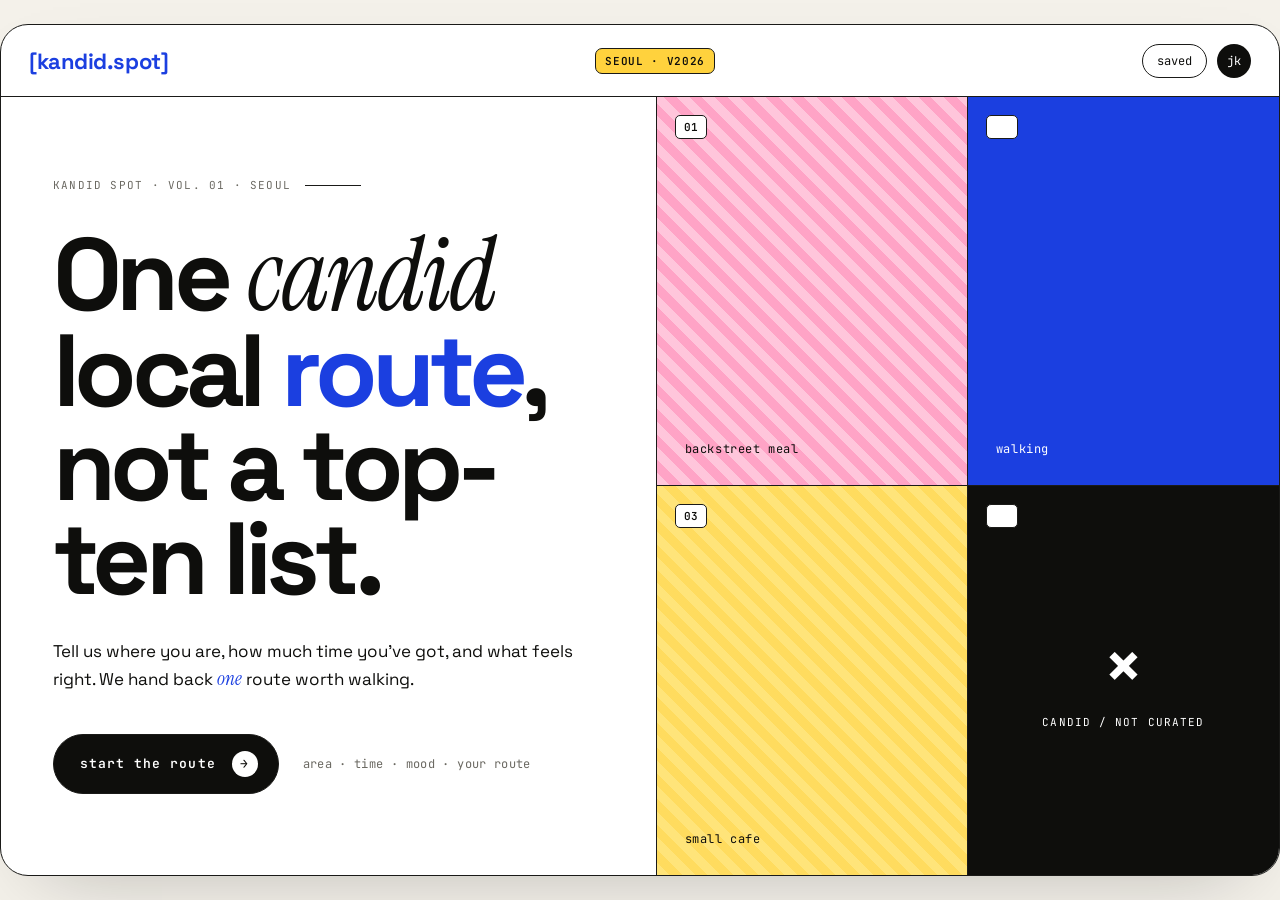
==== index.html @ f43090a0 "Redesigning with Claude Design" ====
<!DOCTYPE html>
<html lang="en">
<head>
<meta charset="UTF-8" />
<meta name="viewport" content="width=device-width, initial-scale=1.0" />
<title>Kandid Spot — One local route, ready to walk</title>
<meta name="description" content="Pick your area, time, and mood. Kandid Spot gives you one route from curated local spots in Seoul." />
<meta name="theme-color" content="#F4F1EA" />
<link rel="preconnect" href="https://fonts.googleapis.com" />
<link rel="preconnect" href="https://fonts.gstatic.com" crossorigin />
<link href="https://fonts.googleapis.com/css2?family=Space+Grotesk:wght@400;500;600;700&family=Instrument+Serif:ital@0;1&family=JetBrains+Mono:wght@400;500;600&display=swap" rel="stylesheet" />
<style>
  :root {
    --paper: #FFFFFF;
    --bg: #F4F1EA;
    --ink: #0E0E0C;
    --muted: #6B6962;
    --rule: #1A1A18;
    --blue: #1B3FE0;
    --pink: #FF3B86;
    --yellow: #FFD23D;
    --mint: #6CE6BA;
    --sans: "Space Grotesk", "Helvetica Neue", Helvetica, Arial, sans-serif;
    --serif: "Instrument Serif", "Times New Roman", serif;
    --mono: "JetBrains Mono", "IBM Plex Mono", ui-monospace, monospace;
  }

  *, *::before, *::after { box-sizing: border-box; }
  html, body { min-height: 100%; }
  body {
    margin: 0;
    background: var(--bg);
    color: var(--ink);
    font-family: var(--sans);
    -webkit-font-smoothing: antialiased;
    text-rendering: optimizeLegibility;
  }

  a { color: inherit; text-decoration: none; }
  a:focus-visible { outline: 2px solid var(--blue); outline-offset: 3px; }

  .sheet {
    min-height: calc(100vh - 48px);
    max-width: 1380px;
    margin: 24px auto;
    background: var(--paper);
    border: 1.5px solid var(--rule);
    border-radius: 28px;
    overflow: hidden;
    box-shadow: 0 30px 80px -40px rgba(0, 0, 0, 0.28);
  }

  .topbar {
    height: 72px;
    padding: 0 28px;
    border-bottom: 1.5px solid var(--rule);
    display: flex;
    align-items: center;
    justify-content: space-between;
    gap: 18px;
  }

  .brand {
    color: var(--blue);
    font-size: 22px;
    font-weight: 700;
    letter-spacing: -0.02em;
  }

  .tag {
    padding: 5px 9px;
    background: var(--yellow);
    border: 1.5px solid var(--rule);
    border-radius: 7px;
    font-family: var(--mono);
    font-size: 11px;
    font-weight: 600;
    letter-spacing: 0.06em;
  }

  .nav {
    display: flex;
    align-items: center;
    gap: 10px;
  }

  .nav-pill {
    padding: 8px 14px;
    border: 1.5px solid var(--rule);
    border-radius: 999px;
    font-family: var(--mono);
    font-size: 12px;
    text-transform: lowercase;
  }

  .nav-dot {
    width: 34px;
    height: 34px;
    border-radius: 999px;
    background: var(--ink);
    color: var(--paper);
    display: inline-flex;
    align-items: center;
    justify-content: center;
    font-family: var(--mono);
    font-size: 12px;
    text-transform: lowercase;
  }

  .hero {
    display: grid;
    grid-template-columns: 1.05fr 1fr;
    min-height: calc(100vh - 122px);
  }

  .hero-copy {
    padding: 52px;
    display: flex;
    flex-direction: column;
    justify-content: center;
  }

  .eyebrow {
    display: flex;
    align-items: center;
    gap: 14px;
    margin-bottom: 36px;
    color: var(--muted);
    font-family: var(--mono);
    font-size: 11px;
    letter-spacing: 0.11em;
    text-transform: uppercase;
  }

  .eyebrow::after {
    content: "";
    width: 56px;
    border-top: 1.5px solid var(--rule);
  }

  h1 {
    max-width: 760px;
    margin: 0;
    font-size: clamp(64px, 8vw, 118px);
    font-weight: 700;
    letter-spacing: -0.055em;
    line-height: 0.92;
  }

  .serif {
    color: var(--ink);
    font-family: var(--serif);
    font-style: italic;
    font-weight: 400;
    letter-spacing: -0.025em;
  }

  .blue { color: var(--blue); }

  .lead {
    max-width: 520px;
    margin: 32px 0 0;
    color: var(--ink);
    font-size: 17px;
    line-height: 1.55;
  }

  .lead em {
    color: var(--blue);
    font-family: var(--serif);
    font-size: 1.1em;
  }

  .cta-row {
    display: flex;
    align-items: center;
    gap: 24px;
    margin-top: 40px;
  }

  .cta {
    display: inline-flex;
    align-items: center;
    gap: 16px;
    padding: 16px 20px 16px 26px;
    background: var(--ink);
    border: 1.5px solid var(--rule);
    border-radius: 999px;
    color: var(--paper);
    font-family: var(--mono);
    font-size: 13px;
    font-weight: 600;
    letter-spacing: 0.08em;
    text-transform: lowercase;
  }

  .cta:hover {
    background: var(--blue);
  }

  .cta-mark {
    width: 26px;
    height: 26px;
    border-radius: 999px;
    background: var(--paper);
    color: var(--ink);
    display: inline-flex;
    align-items: center;
    justify-content: center;
  }

  .how {
    color: var(--muted);
    font-family: var(--mono);
    font-size: 12px;
    letter-spacing: 0.03em;
    text-transform: lowercase;
  }

  .collage {
    display: grid;
    grid-template-columns: 1fr 1fr;
    border-left: 1.5px solid var(--rule);
  }

  .tile {
    position: relative;
    min-height: 220px;
    border-bottom: 1.5px solid var(--rule);
    border-right: 1.5px solid var(--rule);
    overflow: hidden;
  }

  .tile:nth-child(2n) { border-right: 0; }
  .tile:nth-last-child(-n + 2) { border-bottom: 0; }

  .tile::before {
    content: attr(data-num);
    position: absolute;
    top: 18px;
    left: 18px;
    z-index: 1;
    padding: 4px 8px;
    background: var(--paper);
    border: 1.5px solid var(--rule);
    border-radius: 5px;
    font-family: var(--mono);
    font-size: 11px;
    font-weight: 600;
  }

  .tile-label {
    position: absolute;
    left: 28px;
    bottom: 28px;
    max-width: 150px;
    font-family: var(--mono);
    font-size: 12px;
    line-height: 1.25;
    letter-spacing: 0.05em;
    text-transform: lowercase;
  }

  .stripe-pink {
    background:
      repeating-linear-gradient(45deg, rgba(255, 59, 134, 0.18) 0 9px, rgba(255, 59, 134, 0.38) 9px 18px),
      #FFE4EE;
  }

  .blue-tile {
    background: var(--blue);
    color: var(--paper);
  }

  .stripe-yellow {
    background:
      repeating-linear-gradient(45deg, rgba(255, 210, 61, 0.42) 0 9px, rgba(255, 210, 61, 0.68) 9px 18px),
      #FFF1A6;
  }

  .black-tile {
    background: var(--ink);
    color: var(--paper);
    display: flex;
    align-items: center;
    justify-content: center;
    text-align: center;
  }

  .xmark {
    font-size: 66px;
    font-weight: 700;
    line-height: 1;
  }

  .caption {
    margin-top: 16px;
    font-family: var(--mono);
    font-size: 11px;
    letter-spacing: 0.1em;
    text-transform: uppercase;
  }

  @media (max-width: 900px) {
    .sheet { margin: 0; min-height: 100vh; border: 0; border-radius: 0; }
    .hero { grid-template-columns: 1fr; }
    .collage { min-height: 420px; border-left: 0; border-top: 1.5px solid var(--rule); }
    .hero-copy { padding: 44px 28px; }
    h1 { font-size: clamp(56px, 15vw, 92px); }
  }

  @media (max-width: 560px) {
    .topbar { height: auto; padding: 16px; align-items: flex-start; }
    .brand { font-size: 19px; }
    .tag, .nav-pill { display: none; }
    .hero-copy { padding: 36px 20px; }
    .lead { font-size: 15px; }
    .cta-row { align-items: stretch; flex-direction: column; gap: 14px; }
    .cta { justify-content: space-between; width: 100%; }
    .collage { grid-template-columns: 1fr; }
    .tile { min-height: 170px; border-right: 0; }
    .tile:nth-last-child(-n + 2) { border-bottom: 1.5px solid var(--rule); }
    .tile:last-child { border-bottom: 0; }
  }
</style>
</head>
<body>

<main class="sheet">
  <header class="topbar">
    <a class="brand" href="./v2-refined-main-app/index.html" aria-label="Kandid Spot home">[kandid.spot]</a>
    <span class="tag">SEOUL · V2026</span>
    <nav class="nav" aria-label="Prototype navigation">
      <a class="nav-pill" href="./v2-refined-main-app/index.html">saved</a>
      <span class="nav-dot" aria-hidden="true">jk</span>
    </nav>
  </header>

  <section class="hero">
    <div class="hero-copy">
      <div class="eyebrow">Kandid Spot · Vol. 01 · Seoul</div>
      <h1>
        One <span class="serif">candid</span><br />
        local <span class="blue">route</span>,<br />
        not a top-ten list.
      </h1>
      <p class="lead">
        Tell us where you are, how much time you've got, and what feels right.
        We hand back <em>one</em> route worth walking.
      </p>
      <div class="cta-row">
        <a class="cta" href="./v2-refined-main-app/index.html" data-cta="start">
          start the route <span class="cta-mark" aria-hidden="true">→</span>
        </a>
        <span class="how">area · time · mood · your route</span>
      </div>
    </div>

    <div class="collage" aria-hidden="true">
      <div class="tile stripe-pink" data-num="01"><span class="tile-label">backstreet meal</span></div>
      <div class="tile blue-tile" data-num="02"><span class="tile-label">walking</span></div>
      <div class="tile stripe-yellow" data-num="03"><span class="tile-label">small cafe</span></div>
      <div class="tile black-tile" data-num="04">
        <div>
          <div class="xmark">×</div>
          <div class="caption">candid / not curated</div>
        </div>
      </div>
    </div>
  </section>
</main>

</body>
</html>
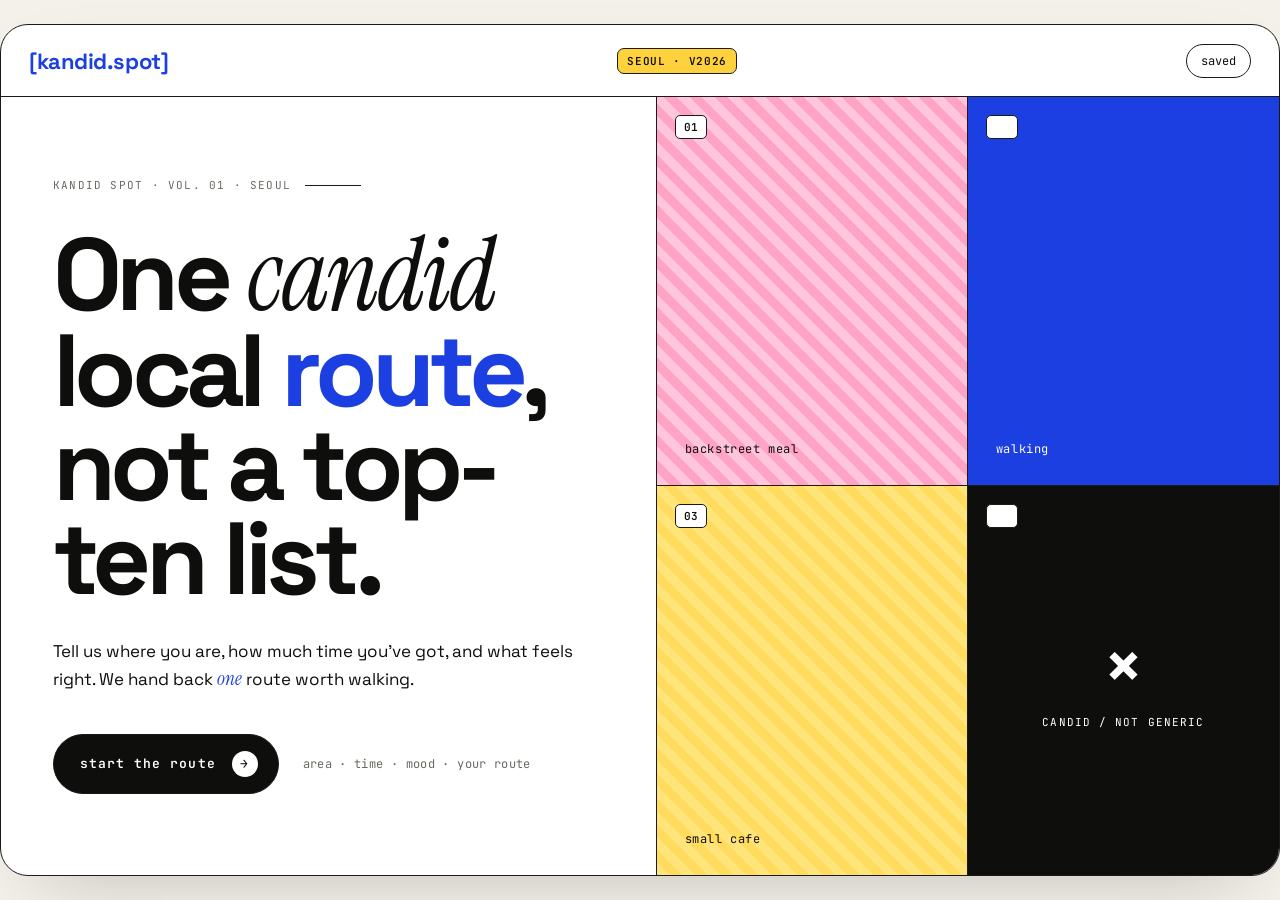
==== commit ffb93e23: "Route UX fix" ====
--- a/index.html
+++ b/index.html
@@ -332,7 +332,6 @@
     <span class="tag">SEOUL · V2026</span>
     <nav class="nav" aria-label="Prototype navigation">
       <a class="nav-pill" href="./v2-refined-main-app/index.html">saved</a>
-      <span class="nav-dot" aria-hidden="true">jk</span>
     </nav>
   </header>
 
@@ -363,7 +362,7 @@
       <div class="tile black-tile" data-num="04">
         <div>
           <div class="xmark">×</div>
-          <div class="caption">candid / not curated</div>
+          <div class="caption">candid / not generic</div>
         </div>
       </div>
     </div>
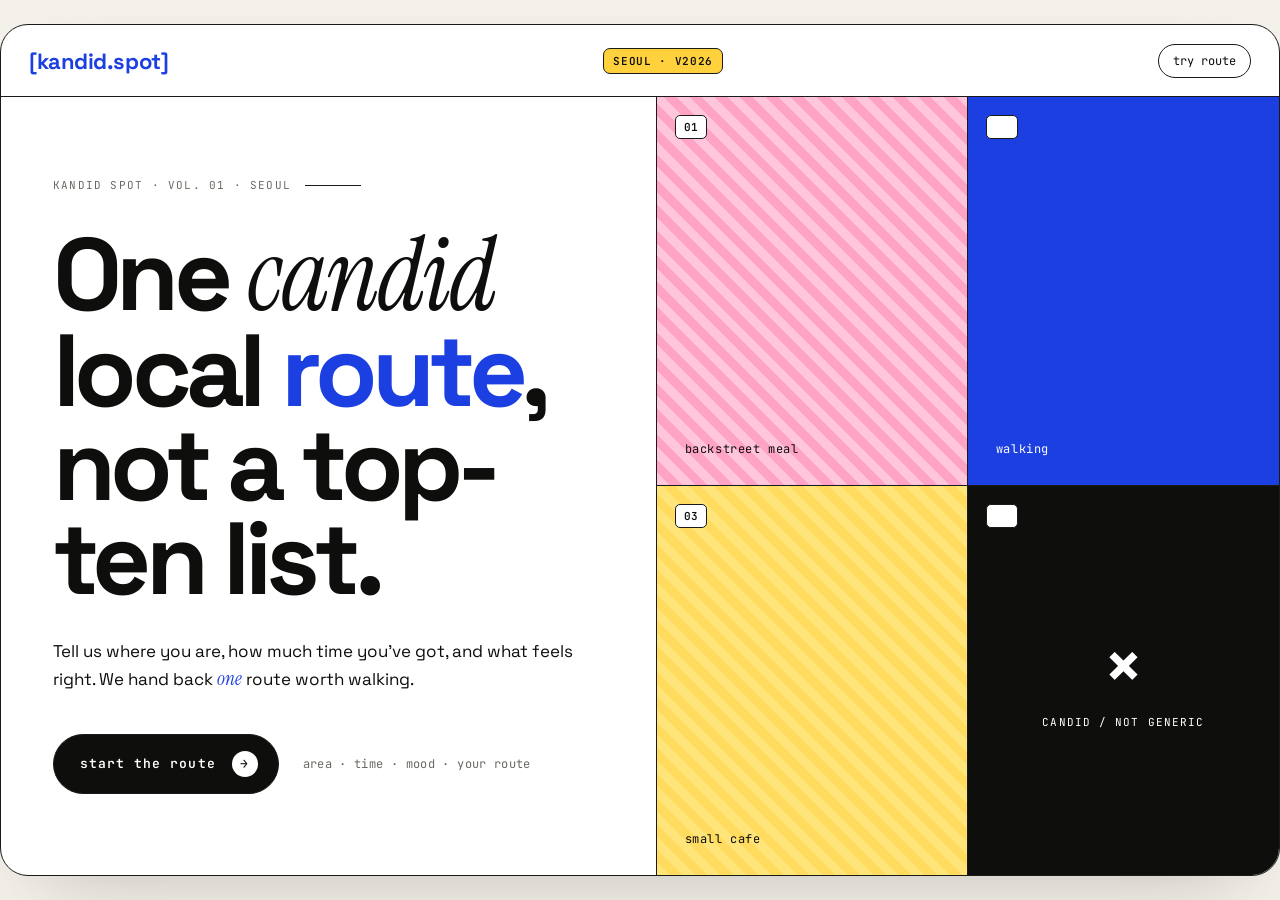
==== commit a0369d05: "Big changes" ====
--- a/index.html
+++ b/index.html
@@ -331,7 +331,7 @@
     <a class="brand" href="./v2-refined-main-app/index.html" aria-label="Kandid Spot home">[kandid.spot]</a>
     <span class="tag">SEOUL · V2026</span>
     <nav class="nav" aria-label="Prototype navigation">
-      <a class="nav-pill" href="./v2-refined-main-app/index.html">saved</a>
+      <a class="nav-pill" href="./v2-refined-main-app/index.html">try route</a>
     </nav>
   </header>
 
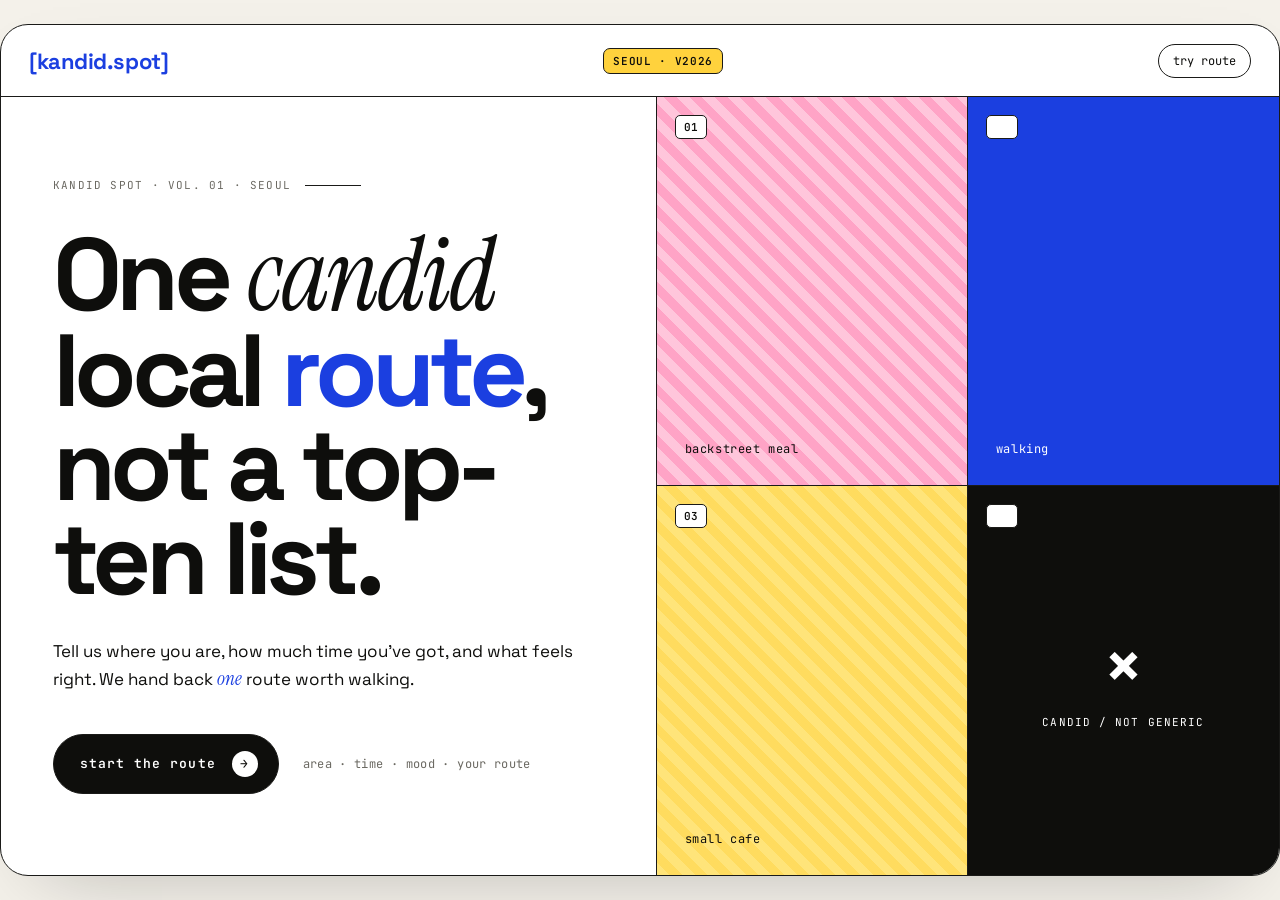
==== commit 497301d5: "Add clean app route" ====
--- a/index.html
+++ b/index.html
@@ -328,10 +328,10 @@
 
 <main class="sheet">
   <header class="topbar">
-    <a class="brand" href="./v2-refined-main-app/index.html" aria-label="Kandid Spot home">[kandid.spot]</a>
+    <a class="brand" href="/app" aria-label="Kandid Spot home">[kandid.spot]</a>
     <span class="tag">SEOUL · V2026</span>
     <nav class="nav" aria-label="Prototype navigation">
-      <a class="nav-pill" href="./v2-refined-main-app/index.html">try route</a>
+      <a class="nav-pill" href="/app">try route</a>
     </nav>
   </header>
 
@@ -348,7 +348,7 @@
         We hand back <em>one</em> route worth walking.
       </p>
       <div class="cta-row">
-        <a class="cta" href="./v2-refined-main-app/index.html" data-cta="start">
+        <a class="cta" href="/app" data-cta="start">
           start the route <span class="cta-mark" aria-hidden="true">→</span>
         </a>
         <span class="how">area · time · mood · your route</span>
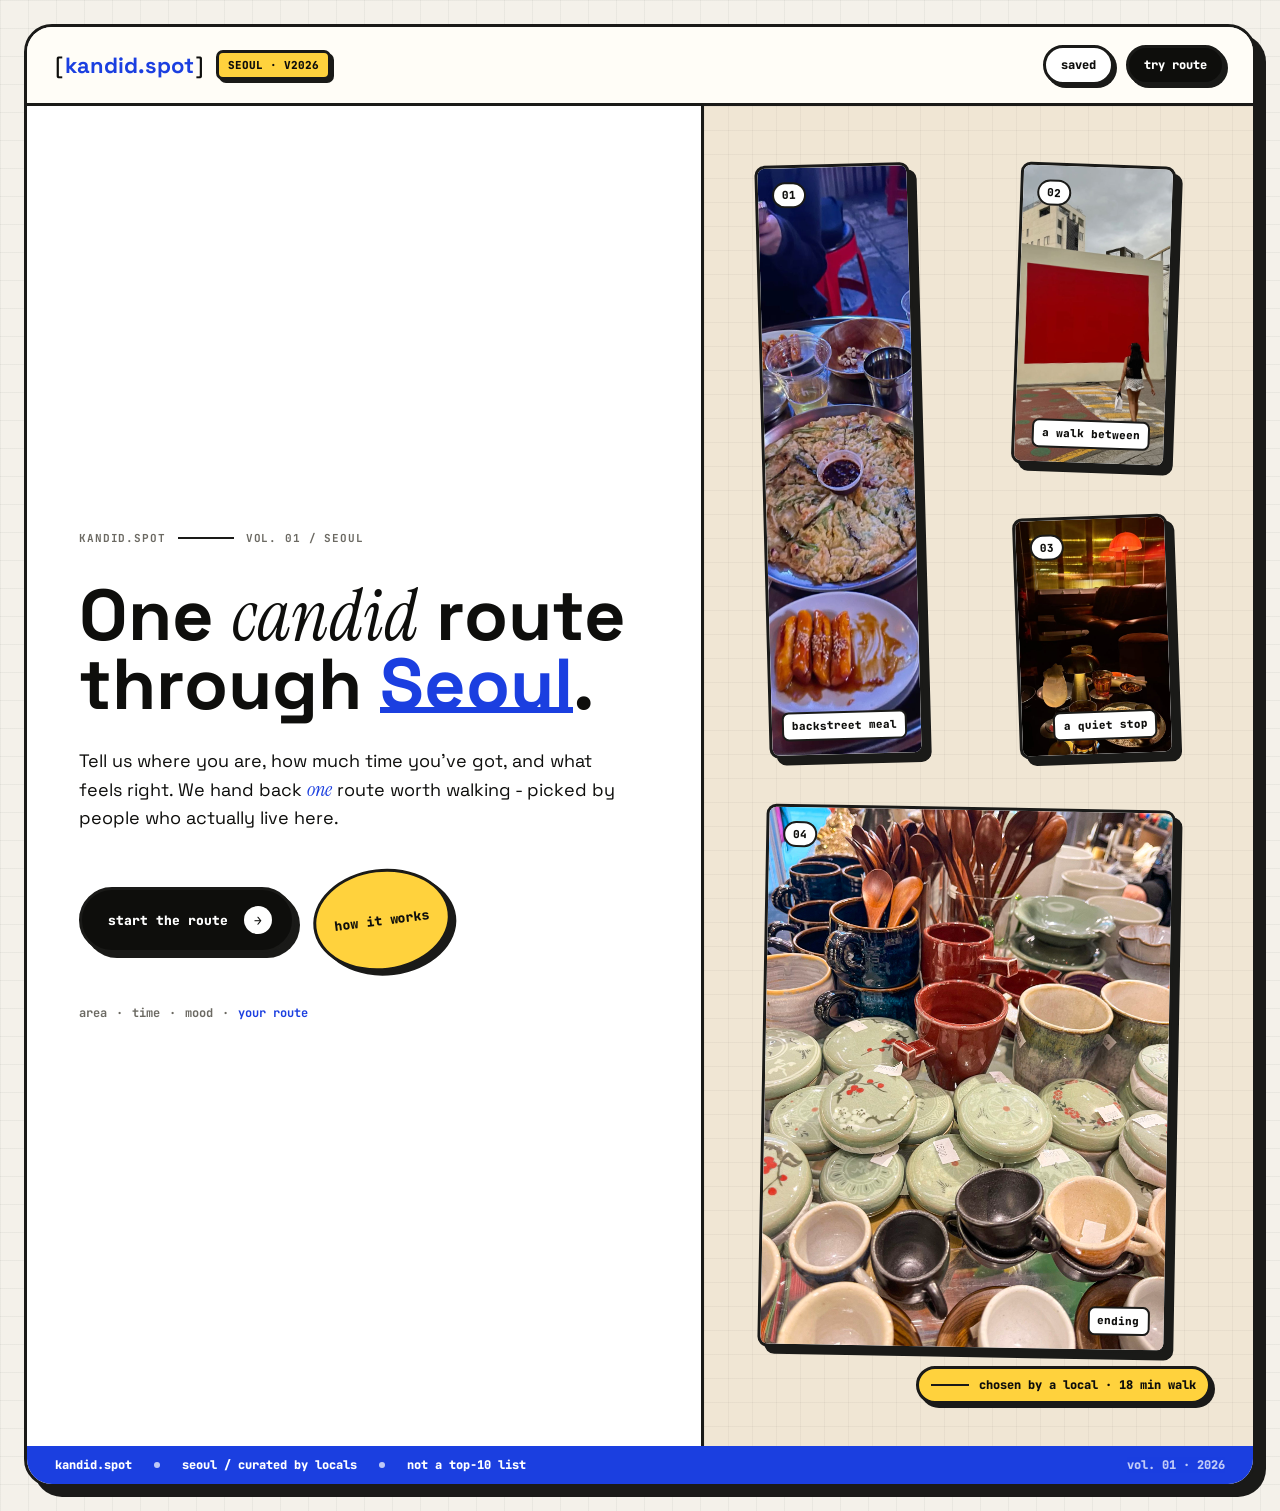
==== commit 72cc90f3: "Desgin big changes fixing" ====
--- a/index.html
+++ b/index.html
@@ -3,7 +3,7 @@
 <head>
 <meta charset="UTF-8" />
 <meta name="viewport" content="width=device-width, initial-scale=1.0" />
-<title>Kandid Spot — One local route, ready to walk</title>
+<title>Kandid Spot - One candid route through Seoul</title>
 <meta name="description" content="Pick your area, time, and mood. Kandid Spot gives you one route from curated local spots in Seoul." />
 <meta name="theme-color" content="#F4F1EA" />
 <link rel="preconnect" href="https://fonts.googleapis.com" />
@@ -11,363 +11,681 @@
 <link href="https://fonts.googleapis.com/css2?family=Space+Grotesk:wght@400;500;600;700&family=Instrument+Serif:ital@0;1&family=JetBrains+Mono:wght@400;500;600&display=swap" rel="stylesheet" />
 <style>
   :root {
-    --paper: #FFFFFF;
-    --bg: #F4F1EA;
-    --ink: #0E0E0C;
-    --muted: #6B6962;
-    --rule: #1A1A18;
-    --blue: #1B3FE0;
-    --pink: #FF3B86;
-    --yellow: #FFD23D;
-    --mint: #6CE6BA;
-    --sans: "Space Grotesk", "Helvetica Neue", Helvetica, Arial, sans-serif;
-    --serif: "Instrument Serif", "Times New Roman", serif;
-    --mono: "JetBrains Mono", "IBM Plex Mono", ui-monospace, monospace;
-  }
-
-  *, *::before, *::after { box-sizing: border-box; }
-  html, body { min-height: 100%; }
+    --ks-bg: #F4F1EA;
+    --ks-paper: #FFFFFF;
+    --ks-soft-paper: #FFFDF7;
+    --ks-ink: #0E0E0C;
+    --ks-ink-soft: #6B6962;
+    --ks-rule: #1A1A18;
+    --ks-blue: #1B3FE0;
+    --ks-pink: #FF3B86;
+    --ks-yellow: #FFD23D;
+    --ks-mint: #6CE6BA;
+    --ks-line: 3px solid var(--ks-rule);
+    --ks-shadow: 10px 10px 0 var(--ks-rule);
+    --ks-sans: "Space Grotesk", "Helvetica Neue", Helvetica, Arial, sans-serif;
+    --ks-serif: "Instrument Serif", "Times New Roman", serif;
+    --ks-mono: "JetBrains Mono", "IBM Plex Mono", ui-monospace, monospace;
+  }
+
+  *,
+  *::before,
+  *::after {
+    box-sizing: border-box;
+  }
+
+  html,
+  body {
+    min-height: 100%;
+  }
+
   body {
     margin: 0;
-    background: var(--bg);
-    color: var(--ink);
-    font-family: var(--sans);
+    background:
+      linear-gradient(rgba(14, 14, 12, 0.045) 1px, transparent 1px),
+      linear-gradient(90deg, rgba(14, 14, 12, 0.045) 1px, transparent 1px),
+      var(--ks-bg);
+    background-size: 28px 28px;
+    color: var(--ks-ink);
+    font-family: var(--ks-sans);
     -webkit-font-smoothing: antialiased;
     text-rendering: optimizeLegibility;
   }
 
-  a { color: inherit; text-decoration: none; }
-  a:focus-visible { outline: 2px solid var(--blue); outline-offset: 3px; }
-
-  .sheet {
+  a {
+    color: inherit;
+    text-decoration: none;
+  }
+
+  a:focus-visible {
+    outline: 2px solid var(--ks-blue);
+    outline-offset: 3px;
+  }
+
+  .ks-stage {
+    position: relative;
+    min-height: 100vh;
+    padding: 24px;
+    overflow: hidden;
+    isolation: isolate;
+  }
+
+  .ks-stage::before,
+  .ks-stage::after {
+    content: "";
+    position: absolute;
+    z-index: 0;
+    border: var(--ks-line);
+    background: var(--ks-yellow);
+    pointer-events: none;
+  }
+
+  .ks-stage::before {
+    width: 138px;
+    height: 138px;
+    right: 4vw;
+    top: 7vh;
+    border-radius: 50%;
+    box-shadow: 6px 6px 0 var(--ks-rule);
+  }
+
+  .ks-stage::after {
+    width: 92px;
+    height: 92px;
+    left: 4vw;
+    bottom: 8vh;
+    transform: rotate(12deg);
+    background: var(--ks-pink);
+    box-shadow: 6px 6px 0 var(--ks-rule);
+  }
+
+  .ks-sheet {
+    position: relative;
+    z-index: 1;
     min-height: calc(100vh - 48px);
     max-width: 1380px;
-    margin: 24px auto;
-    background: var(--paper);
-    border: 1.5px solid var(--rule);
+    margin: 0 auto;
+    background: var(--ks-paper);
+    border: var(--ks-line);
     border-radius: 28px;
+    box-shadow: var(--ks-shadow);
     overflow: hidden;
-    box-shadow: 0 30px 80px -40px rgba(0, 0, 0, 0.28);
-  }
-
-  .topbar {
-    height: 72px;
-    padding: 0 28px;
-    border-bottom: 1.5px solid var(--rule);
+  }
+
+  .ks-topbar {
     display: flex;
     align-items: center;
     justify-content: space-between;
     gap: 18px;
-  }
-
-  .brand {
-    color: var(--blue);
+    min-height: 76px;
+    padding: 18px 28px;
+    border-bottom: var(--ks-line);
+    background: var(--ks-soft-paper);
+  }
+
+  .ks-logo {
+    display: inline-flex;
+    align-items: baseline;
+    gap: 2px;
+    color: var(--ks-blue);
     font-size: 22px;
     font-weight: 700;
-    letter-spacing: -0.02em;
-  }
-
-  .tag {
+    letter-spacing: 0;
+  }
+
+  .ks-logo-bracket {
+    color: var(--ks-ink);
+    font-weight: 500;
+  }
+
+  .ks-topbar-left,
+  .ks-topbar-right {
+    display: flex;
+    align-items: center;
+    gap: 12px;
+  }
+
+  .ks-tag-mono,
+  .ks-nav-item,
+  .ks-cta,
+  .ks-circled-cta,
+  .ks-hero-meta,
+  .ks-tile-num,
+  .ks-tile-cap,
+  .ks-hero-anno,
+  .ks-bottom-strip {
+    font-family: var(--ks-mono);
+    letter-spacing: 0;
+  }
+
+  .ks-tag-mono {
     padding: 5px 9px;
-    background: var(--yellow);
-    border: 1.5px solid var(--rule);
+    border: var(--ks-line);
     border-radius: 7px;
-    font-family: var(--mono);
+    background: var(--ks-yellow);
+    color: var(--ks-ink);
     font-size: 11px;
-    font-weight: 600;
-    letter-spacing: 0.06em;
-  }
-
-  .nav {
+    font-weight: 800;
+    text-transform: uppercase;
+    box-shadow: 3px 3px 0 var(--ks-rule);
+  }
+
+  .ks-nav-item {
+    padding: 9px 15px;
+    border: var(--ks-line);
+    border-radius: 999px;
+    background: var(--ks-paper);
+    color: var(--ks-ink);
+    font-size: 12px;
+    font-weight: 800;
+    text-transform: lowercase;
+    box-shadow: 3px 3px 0 var(--ks-rule);
+  }
+
+  .ks-nav-item.primary {
+    background: var(--ks-ink);
+    color: var(--ks-paper);
+  }
+
+  .ks-nav-item:hover,
+  .ks-cta:hover {
+    background: var(--ks-blue);
+    color: var(--ks-paper);
+  }
+
+  .ks-hero {
+    position: relative;
+    min-height: 720px;
+    padding-bottom: 38px;
+  }
+
+  .ks-hero-grid {
+    display: grid;
+    grid-template-columns: minmax(0, 1.1fr) minmax(420px, 0.9fr);
+    min-height: 720px;
+  }
+
+  .ks-hero-left {
+    position: relative;
+    display: flex;
+    flex-direction: column;
+    justify-content: center;
+    padding: 58px 48px 58px 52px;
+  }
+
+  .ks-hero-eyebrow {
     display: flex;
     align-items: center;
-    gap: 10px;
-  }
-
-  .nav-pill {
-    padding: 8px 14px;
-    border: 1.5px solid var(--rule);
-    border-radius: 999px;
-    font-family: var(--mono);
-    font-size: 12px;
-    text-transform: lowercase;
-  }
-
-  .nav-dot {
-    width: 34px;
-    height: 34px;
-    border-radius: 999px;
-    background: var(--ink);
-    color: var(--paper);
+    gap: 12px;
+    margin-bottom: 36px;
+    color: var(--ks-ink-soft);
+    font-family: var(--ks-mono);
+    font-size: 11px;
+    font-weight: 700;
+    letter-spacing: 0.08em;
+    text-transform: uppercase;
+  }
+
+  .ks-hero-eyebrow-rule {
+    flex: 0 0 56px;
+    border-top: 2px solid var(--ks-rule);
+  }
+
+  .ks-hero-headline {
+    max-width: 760px;
+    margin: 0;
+    color: var(--ks-ink);
+    font-size: min(72px, 8vw);
+    font-weight: 700;
+    letter-spacing: 0;
+    line-height: 0.96;
+  }
+
+  .ks-hero-headline .italic {
+    font-family: var(--ks-serif);
+    font-style: italic;
+    font-weight: 400;
+  }
+
+  .ks-hero-headline .accent {
+    position: relative;
+    display: inline-block;
+    color: var(--ks-blue);
+  }
+
+  .ks-hero-headline .accent::after {
+    content: "";
+    position: absolute;
+    right: 0;
+    bottom: 0.08em;
+    left: 0;
+    height: 0.08em;
+    background: var(--ks-blue);
+  }
+
+  .ks-hero-lead {
+    max-width: 560px;
+    margin: 28px 0 0;
+    color: var(--ks-ink);
+    font-size: 18px;
+    line-height: 1.5;
+  }
+
+  .ks-hero-lead em {
+    color: var(--ks-blue);
+    font-family: var(--ks-serif);
+    font-size: 1.12em;
+  }
+
+  .ks-hero-ctrow {
+    display: flex;
+    align-items: center;
+    gap: 18px;
+    margin-top: 38px;
+  }
+
+  .ks-cta,
+  .ks-circled-cta {
     display: inline-flex;
     align-items: center;
     justify-content: center;
-    font-family: var(--mono);
-    font-size: 12px;
+    border: var(--ks-line);
+    color: var(--ks-ink);
+    font-size: 13px;
+    font-weight: 900;
     text-transform: lowercase;
-  }
-
-  .hero {
-    display: grid;
-    grid-template-columns: 1.05fr 1fr;
-    min-height: calc(100vh - 122px);
-  }
-
-  .hero-copy {
-    padding: 52px;
-    display: flex;
-    flex-direction: column;
-    justify-content: center;
-  }
-
-  .eyebrow {
-    display: flex;
-    align-items: center;
-    gap: 14px;
-    margin-bottom: 36px;
-    color: var(--muted);
-    font-family: var(--mono);
-    font-size: 11px;
-    letter-spacing: 0.11em;
-    text-transform: uppercase;
-  }
-
-  .eyebrow::after {
-    content: "";
-    width: 56px;
-    border-top: 1.5px solid var(--rule);
-  }
-
-  h1 {
-    max-width: 760px;
-    margin: 0;
-    font-size: clamp(64px, 8vw, 118px);
-    font-weight: 700;
-    letter-spacing: -0.055em;
-    line-height: 0.92;
-  }
-
-  .serif {
-    color: var(--ink);
-    font-family: var(--serif);
-    font-style: italic;
-    font-weight: 400;
-    letter-spacing: -0.025em;
-  }
-
-  .blue { color: var(--blue); }
-
-  .lead {
-    max-width: 520px;
-    margin: 32px 0 0;
-    color: var(--ink);
-    font-size: 17px;
-    line-height: 1.55;
-  }
-
-  .lead em {
-    color: var(--blue);
-    font-family: var(--serif);
-    font-size: 1.1em;
-  }
-
-  .cta-row {
-    display: flex;
-    align-items: center;
-    gap: 24px;
-    margin-top: 40px;
-  }
-
-  .cta {
-    display: inline-flex;
-    align-items: center;
+    box-shadow: 5px 5px 0 var(--ks-rule);
+  }
+
+  .ks-cta {
     gap: 16px;
     padding: 16px 20px 16px 26px;
-    background: var(--ink);
-    border: 1.5px solid var(--rule);
     border-radius: 999px;
-    color: var(--paper);
-    font-family: var(--mono);
-    font-size: 13px;
-    font-weight: 600;
-    letter-spacing: 0.08em;
+    background: var(--ks-ink);
+    color: var(--ks-paper);
+  }
+
+  .ks-cta-arrow {
+    display: inline-grid;
+    width: 28px;
+    height: 28px;
+    place-items: center;
+    border-radius: 999px;
+    background: var(--ks-paper);
+    color: var(--ks-ink);
+  }
+
+  .ks-circled-cta {
+    min-width: 102px;
+    min-height: 102px;
+    padding: 18px;
+    border-radius: 50%;
+    background: var(--ks-yellow);
+    text-align: center;
+    transform: rotate(-7deg);
+  }
+
+  .ks-hero-meta {
+    display: flex;
+    flex-wrap: wrap;
+    gap: 9px;
+    margin-top: 34px;
+    color: var(--ks-ink-soft);
+    font-size: 12px;
+    font-weight: 700;
     text-transform: lowercase;
   }
 
-  .cta:hover {
-    background: var(--blue);
-  }
-
-  .cta-mark {
-    width: 26px;
-    height: 26px;
-    border-radius: 999px;
-    background: var(--paper);
-    color: var(--ink);
-    display: inline-flex;
-    align-items: center;
-    justify-content: center;
-  }
-
-  .how {
-    color: var(--muted);
-    font-family: var(--mono);
-    font-size: 12px;
-    letter-spacing: 0.03em;
-    text-transform: lowercase;
-  }
-
-  .collage {
+  .ks-hero-meta .result {
+    color: var(--ks-blue);
+  }
+
+  .ks-hero-right {
+    position: relative;
     display: grid;
     grid-template-columns: 1fr 1fr;
-    border-left: 1.5px solid var(--rule);
-  }
-
-  .tile {
+    grid-template-rows: 1.1fr 0.9fr;
+    gap: 18px;
+    padding: 42px 42px 80px 18px;
+    border-left: var(--ks-line);
+    background:
+      linear-gradient(rgba(14, 14, 12, 0.04) 1px, transparent 1px),
+      linear-gradient(90deg, rgba(14, 14, 12, 0.04) 1px, transparent 1px),
+      #F0E6D4;
+    background-size: 24px 24px;
+  }
+
+  .ks-hero-tile {
     position: relative;
-    min-height: 220px;
-    border-bottom: 1.5px solid var(--rule);
-    border-right: 1.5px solid var(--rule);
+    min-height: 210px;
+    border: var(--ks-line);
+    border-radius: 10px;
+    background: var(--ks-paper);
+    box-shadow: 7px 7px 0 var(--ks-rule);
     overflow: hidden;
   }
 
-  .tile:nth-child(2n) { border-right: 0; }
-  .tile:nth-last-child(-n + 2) { border-bottom: 0; }
-
-  .tile::before {
-    content: attr(data-num);
+  .ks-tile-1 {
+    grid-row: span 2;
+    transform: rotate(-1.5deg);
+  }
+
+  .ks-tile-2 {
+    transform: rotate(2deg);
+  }
+
+  .ks-tile-3 {
+    transform: rotate(-2deg);
+  }
+
+  .ks-tile-4 {
+    grid-column: 1 / -1;
+    min-height: 150px;
+    transform: rotate(1deg);
+  }
+
+  .ks-hero-tile img {
+    display: block;
+    width: 100%;
+    height: 100%;
+    min-height: inherit;
+    object-fit: cover;
+  }
+
+  .ks-tile-num,
+  .ks-tile-cap {
     position: absolute;
-    top: 18px;
-    left: 18px;
-    z-index: 1;
+    z-index: 2;
+    border: 2px solid var(--ks-rule);
+    background: var(--ks-paper);
+    color: var(--ks-ink);
+    font-weight: 900;
+  }
+
+  .ks-tile-num {
+    top: 14px;
+    left: 14px;
     padding: 4px 8px;
-    background: var(--paper);
-    border: 1.5px solid var(--rule);
-    border-radius: 5px;
-    font-family: var(--mono);
+    border-radius: 999px;
     font-size: 11px;
-    font-weight: 600;
-  }
-
-  .tile-label {
+  }
+
+  .ks-tile-cap {
+    right: 14px;
+    bottom: 14px;
+    max-width: 160px;
+    padding: 6px 8px;
+    border-radius: 7px;
+    font-size: 11px;
+    line-height: 1.2;
+    text-transform: lowercase;
+  }
+
+  .ks-hero-anno {
     position: absolute;
-    left: 28px;
-    bottom: 28px;
-    max-width: 150px;
-    font-family: var(--mono);
+    right: 42px;
+    bottom: 42px;
+    display: flex;
+    align-items: center;
+    gap: 10px;
+    padding: 8px 12px;
+    border: var(--ks-line);
+    border-radius: 999px;
+    background: var(--ks-yellow);
+    color: var(--ks-ink);
     font-size: 12px;
-    line-height: 1.25;
-    letter-spacing: 0.05em;
-    text-transform: lowercase;
-  }
-
-  .stripe-pink {
-    background:
-      repeating-linear-gradient(45deg, rgba(255, 59, 134, 0.18) 0 9px, rgba(255, 59, 134, 0.38) 9px 18px),
-      #FFE4EE;
-  }
-
-  .blue-tile {
-    background: var(--blue);
-    color: var(--paper);
-  }
-
-  .stripe-yellow {
-    background:
-      repeating-linear-gradient(45deg, rgba(255, 210, 61, 0.42) 0 9px, rgba(255, 210, 61, 0.68) 9px 18px),
-      #FFF1A6;
-  }
-
-  .black-tile {
-    background: var(--ink);
-    color: var(--paper);
+    font-weight: 900;
+    box-shadow: 4px 4px 0 var(--ks-rule);
+  }
+
+  .ks-hero-anno-line {
+    width: 38px;
+    border-top: 2px solid var(--ks-rule);
+  }
+
+  .ks-bottom-strip {
+    position: absolute;
+    right: 0;
+    bottom: 0;
+    left: 0;
     display: flex;
     align-items: center;
-    justify-content: center;
-    text-align: center;
-  }
-
-  .xmark {
-    font-size: 66px;
-    font-weight: 700;
-    line-height: 1;
-  }
-
-  .caption {
-    margin-top: 16px;
-    font-family: var(--mono);
-    font-size: 11px;
-    letter-spacing: 0.1em;
-    text-transform: uppercase;
-  }
-
-  @media (max-width: 900px) {
-    .sheet { margin: 0; min-height: 100vh; border: 0; border-radius: 0; }
-    .hero { grid-template-columns: 1fr; }
-    .collage { min-height: 420px; border-left: 0; border-top: 1.5px solid var(--rule); }
-    .hero-copy { padding: 44px 28px; }
-    h1 { font-size: clamp(56px, 15vw, 92px); }
-  }
-
-  @media (max-width: 560px) {
-    .topbar { height: auto; padding: 16px; align-items: flex-start; }
-    .brand { font-size: 19px; }
-    .tag, .nav-pill { display: none; }
-    .hero-copy { padding: 36px 20px; }
-    .lead { font-size: 15px; }
-    .cta-row { align-items: stretch; flex-direction: column; gap: 14px; }
-    .cta { justify-content: space-between; width: 100%; }
-    .collage { grid-template-columns: 1fr; }
-    .tile { min-height: 170px; border-right: 0; }
-    .tile:nth-last-child(-n + 2) { border-bottom: 1.5px solid var(--rule); }
-    .tile:last-child { border-bottom: 0; }
+    gap: 22px;
+    height: 38px;
+    padding: 0 28px;
+    background: var(--ks-blue);
+    color: var(--ks-paper);
+    font-size: 12px;
+    font-weight: 800;
+  }
+
+  .ks-bottom-strip .dot {
+    width: 6px;
+    height: 6px;
+    border-radius: 50%;
+    background: var(--ks-paper);
+    opacity: 0.72;
+  }
+
+  .ks-bottom-strip .vol {
+    margin-left: auto;
+    opacity: 0.72;
+  }
+
+  @media (max-width: 980px) {
+    .ks-stage {
+      padding: 0;
+    }
+
+    .ks-stage::before,
+    .ks-stage::after {
+      display: none;
+    }
+
+    .ks-sheet {
+      min-height: 100vh;
+      border: 0;
+      border-radius: 0;
+      box-shadow: none;
+    }
+
+    .ks-hero-grid {
+      grid-template-columns: 1fr;
+      min-height: 0;
+    }
+
+    .ks-hero-left {
+      padding: 48px 28px 36px;
+    }
+
+    .ks-hero-right {
+      grid-template-rows: 220px 180px 150px;
+      padding: 24px 28px 82px;
+      border-top: var(--ks-line);
+      border-left: 0;
+    }
+
+    .ks-hero-headline {
+      font-size: clamp(48px, 11vw, 72px);
+    }
+  }
+
+  @media (max-width: 620px) {
+    .ks-topbar {
+      align-items: flex-start;
+      padding: 14px;
+    }
+
+    .ks-tag-mono,
+    .ks-nav-item:not(.primary) {
+      display: none;
+    }
+
+    .ks-logo {
+      font-size: 19px;
+    }
+
+    .ks-hero-left {
+      padding: 36px 18px 28px;
+    }
+
+    .ks-hero-eyebrow {
+      margin-bottom: 24px;
+    }
+
+    .ks-hero-headline {
+      font-size: 42px;
+    }
+
+    .ks-hero-lead {
+      font-size: 16px;
+    }
+
+    .ks-hero-ctrow {
+      align-items: stretch;
+      flex-direction: column;
+      gap: 14px;
+    }
+
+    .ks-cta {
+      justify-content: space-between;
+      width: 100%;
+    }
+
+    .ks-circled-cta {
+      min-width: 84px;
+      min-height: 84px;
+      align-self: flex-end;
+    }
+
+    .ks-hero-right {
+      grid-template-columns: 1fr;
+      grid-template-rows: repeat(4, 168px);
+      gap: 14px;
+      padding: 18px 18px 86px;
+    }
+
+    .ks-tile-1,
+    .ks-tile-2,
+    .ks-tile-3,
+    .ks-tile-4 {
+      grid-column: auto;
+      grid-row: auto;
+      transform: none;
+    }
+
+    .ks-hero-anno {
+      right: 18px;
+      bottom: 48px;
+      left: 18px;
+      justify-content: center;
+      font-size: 11px;
+    }
+
+    .ks-bottom-strip {
+      gap: 12px;
+      padding: 0 14px;
+      overflow: hidden;
+      white-space: nowrap;
+    }
+
+    .ks-bottom-strip .vol {
+      display: none;
+    }
   }
 </style>
 </head>
 <body>
-
-<main class="sheet">
-  <header class="topbar">
-    <a class="brand" href="/app" aria-label="Kandid Spot home">[kandid.spot]</a>
-    <span class="tag">SEOUL · V2026</span>
-    <nav class="nav" aria-label="Prototype navigation">
-      <a class="nav-pill" href="/app">try route</a>
-    </nav>
-  </header>
-
-  <section class="hero">
-    <div class="hero-copy">
-      <div class="eyebrow">Kandid Spot · Vol. 01 · Seoul</div>
-      <h1>
-        One <span class="serif">candid</span><br />
-        local <span class="blue">route</span>,<br />
-        not a top-ten list.
-      </h1>
-      <p class="lead">
-        Tell us where you are, how much time you've got, and what feels right.
-        We hand back <em>one</em> route worth walking.
-      </p>
-      <div class="cta-row">
-        <a class="cta" href="/app" data-cta="start">
-          start the route <span class="cta-mark" aria-hidden="true">→</span>
+<main class="ks-stage">
+  <section class="ks-sheet" aria-label="Kandid Spot landing">
+    <header class="ks-topbar">
+      <div class="ks-topbar-left">
+        <a class="ks-logo" href="/app" aria-label="Kandid Spot app">
+          <span class="ks-logo-bracket">[</span>kandid.spot<span class="ks-logo-bracket">]</span>
         </a>
-        <span class="how">area · time · mood · your route</span>
+        <span class="ks-tag-mono">seoul · v2026</span>
       </div>
-    </div>
-
-    <div class="collage" aria-hidden="true">
-      <div class="tile stripe-pink" data-num="01"><span class="tile-label">backstreet meal</span></div>
-      <div class="tile blue-tile" data-num="02"><span class="tile-label">walking</span></div>
-      <div class="tile stripe-yellow" data-num="03"><span class="tile-label">small cafe</span></div>
-      <div class="tile black-tile" data-num="04">
-        <div>
-          <div class="xmark">×</div>
-          <div class="caption">candid / not generic</div>
+      <nav class="ks-topbar-right" aria-label="Kandid Spot navigation">
+        <a class="ks-nav-item" href="/app">saved</a>
+        <a class="ks-nav-item primary" href="/app">try route</a>
+      </nav>
+    </header>
+
+    <section class="ks-hero">
+      <div class="ks-hero-grid">
+        <div class="ks-hero-left">
+          <div class="ks-hero-eyebrow">
+            <span>kandid.spot</span>
+            <span class="ks-hero-eyebrow-rule"></span>
+            <span>vol. 01 / seoul</span>
+          </div>
+
+          <h1 class="ks-hero-headline">
+            One <span class="italic">candid</span> route<br />
+            through <span class="accent">Seoul</span>.
+          </h1>
+
+          <p class="ks-hero-lead">
+            Tell us where you are, how much time you've got, and what feels right.
+            We hand back <em>one</em> route worth walking - picked by people who
+            actually live here.
+          </p>
+
+          <div class="ks-hero-ctrow">
+            <a class="ks-cta" href="/app" data-cta="start">
+              start the route
+              <span class="ks-cta-arrow" aria-hidden="true">→</span>
+            </a>
+            <a class="ks-circled-cta" href="/app">how it works</a>
+          </div>
+
+          <div class="ks-hero-meta" aria-label="Route flow">
+            <span>area</span><span>·</span>
+            <span>time</span><span>·</span>
+            <span>mood</span><span>·</span>
+            <span class="result">your route</span>
+          </div>
+        </div>
+
+        <div class="ks-hero-right" aria-hidden="true">
+          <figure class="ks-hero-tile ks-tile-1">
+            <img src="/v2-refined-main-app/assets/design-v2/landing-meal.jpg" alt="" loading="eager" />
+            <span class="ks-tile-num">01</span>
+            <span class="ks-tile-cap">backstreet meal</span>
+          </figure>
+          <figure class="ks-hero-tile ks-tile-2">
+            <img src="/v2-refined-main-app/assets/design-v2/landing-walk.jpg" alt="" loading="lazy" />
+            <span class="ks-tile-num">02</span>
+            <span class="ks-tile-cap">a walk between</span>
+          </figure>
+          <figure class="ks-hero-tile ks-tile-3">
+            <img src="/v2-refined-main-app/assets/design-v2/landing-quiet.jpg" alt="" loading="lazy" />
+            <span class="ks-tile-num">03</span>
+            <span class="ks-tile-cap">a quiet stop</span>
+          </figure>
+          <figure class="ks-hero-tile ks-tile-4">
+            <img src="/v2-refined-main-app/assets/design-v2/landing-end.jpg" alt="" loading="lazy" />
+            <span class="ks-tile-num">04</span>
+            <span class="ks-tile-cap">ending</span>
+          </figure>
+
+          <span class="ks-hero-anno">
+            <span class="ks-hero-anno-line"></span>
+            chosen by a local · 18 min walk
+          </span>
         </div>
       </div>
-    </div>
+
+      <div class="ks-bottom-strip" aria-hidden="true">
+        <span>kandid.spot</span>
+        <span class="dot"></span>
+        <span>seoul / curated by locals</span>
+        <span class="dot"></span>
+        <span>not a top-10 list</span>
+        <span class="vol">vol. 01 · 2026</span>
+      </div>
+    </section>
   </section>
 </main>
-
 </body>
 </html>
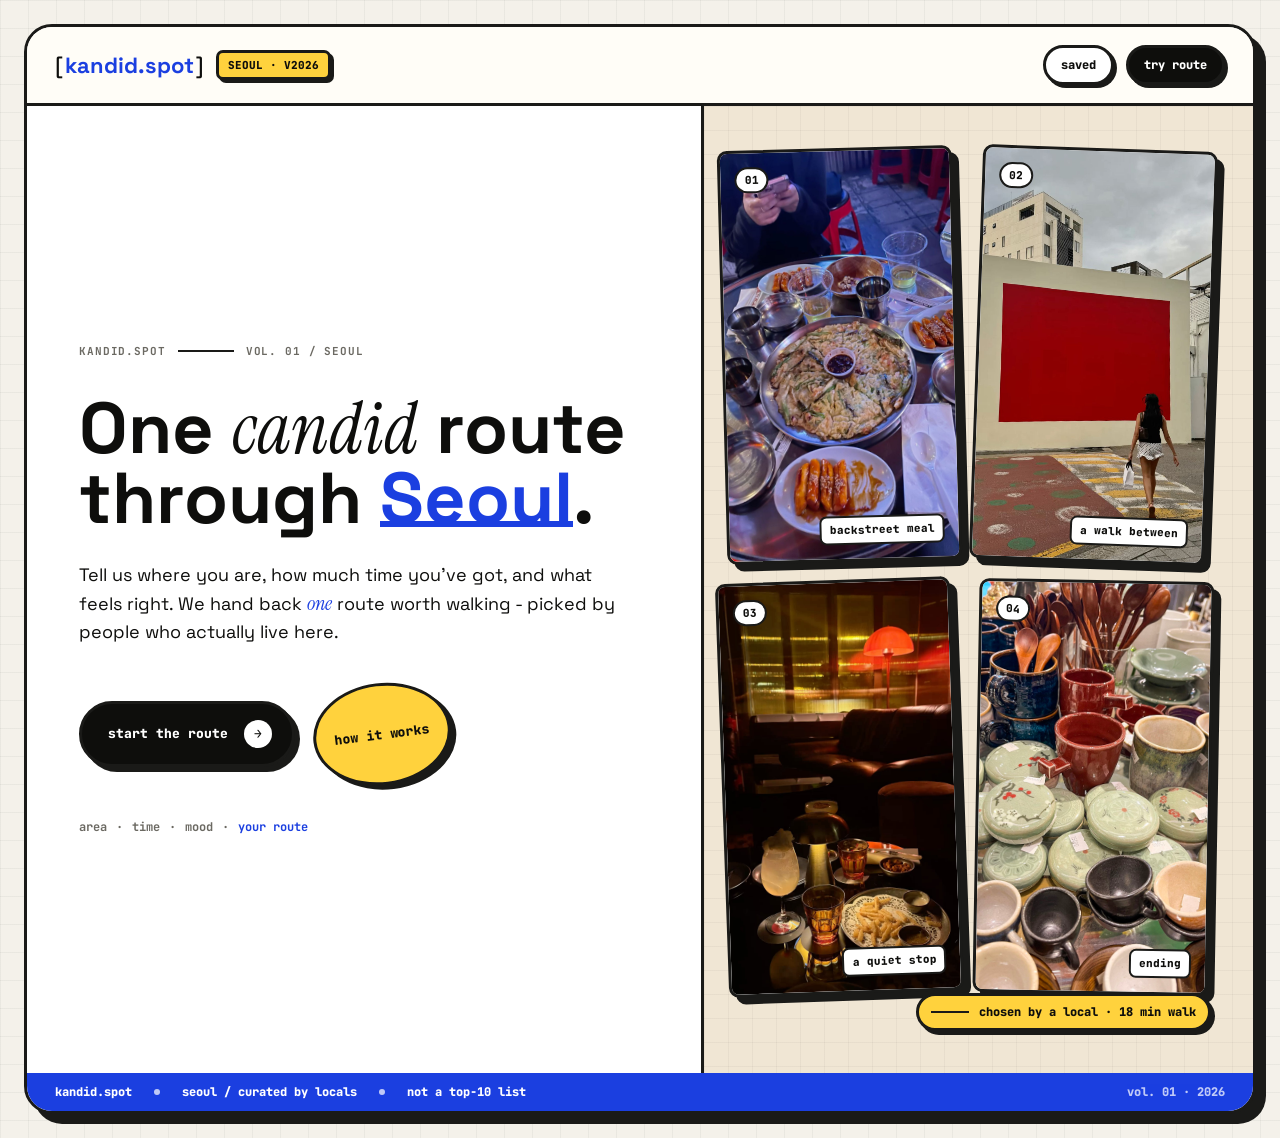
==== commit d93f6311: "Desgin fixing" ====
--- a/index.html
+++ b/index.html
@@ -343,8 +343,8 @@
   .ks-hero-right {
     position: relative;
     display: grid;
-    grid-template-columns: 1fr 1fr;
-    grid-template-rows: 1.1fr 0.9fr;
+    grid-template-columns: repeat(2, minmax(0, 1fr));
+    grid-template-rows: repeat(2, minmax(230px, 1fr));
     gap: 18px;
     padding: 42px 42px 80px 18px;
     border-left: var(--ks-line);
@@ -357,7 +357,8 @@
 
   .ks-hero-tile {
     position: relative;
-    min-height: 210px;
+    margin: 0;
+    min-height: 230px;
     border: var(--ks-line);
     border-radius: 10px;
     background: var(--ks-paper);
@@ -366,7 +367,6 @@
   }
 
   .ks-tile-1 {
-    grid-row: span 2;
     transform: rotate(-1.5deg);
   }
 
@@ -379,8 +379,6 @@
   }
 
   .ks-tile-4 {
-    grid-column: 1 / -1;
-    min-height: 150px;
     transform: rotate(1deg);
   }
 
@@ -499,7 +497,8 @@
     }
 
     .ks-hero-right {
-      grid-template-rows: 220px 180px 150px;
+      grid-template-columns: repeat(2, minmax(0, 1fr));
+      grid-template-rows: repeat(2, 220px);
       padding: 24px 28px 82px;
       border-top: var(--ks-line);
       border-left: 0;
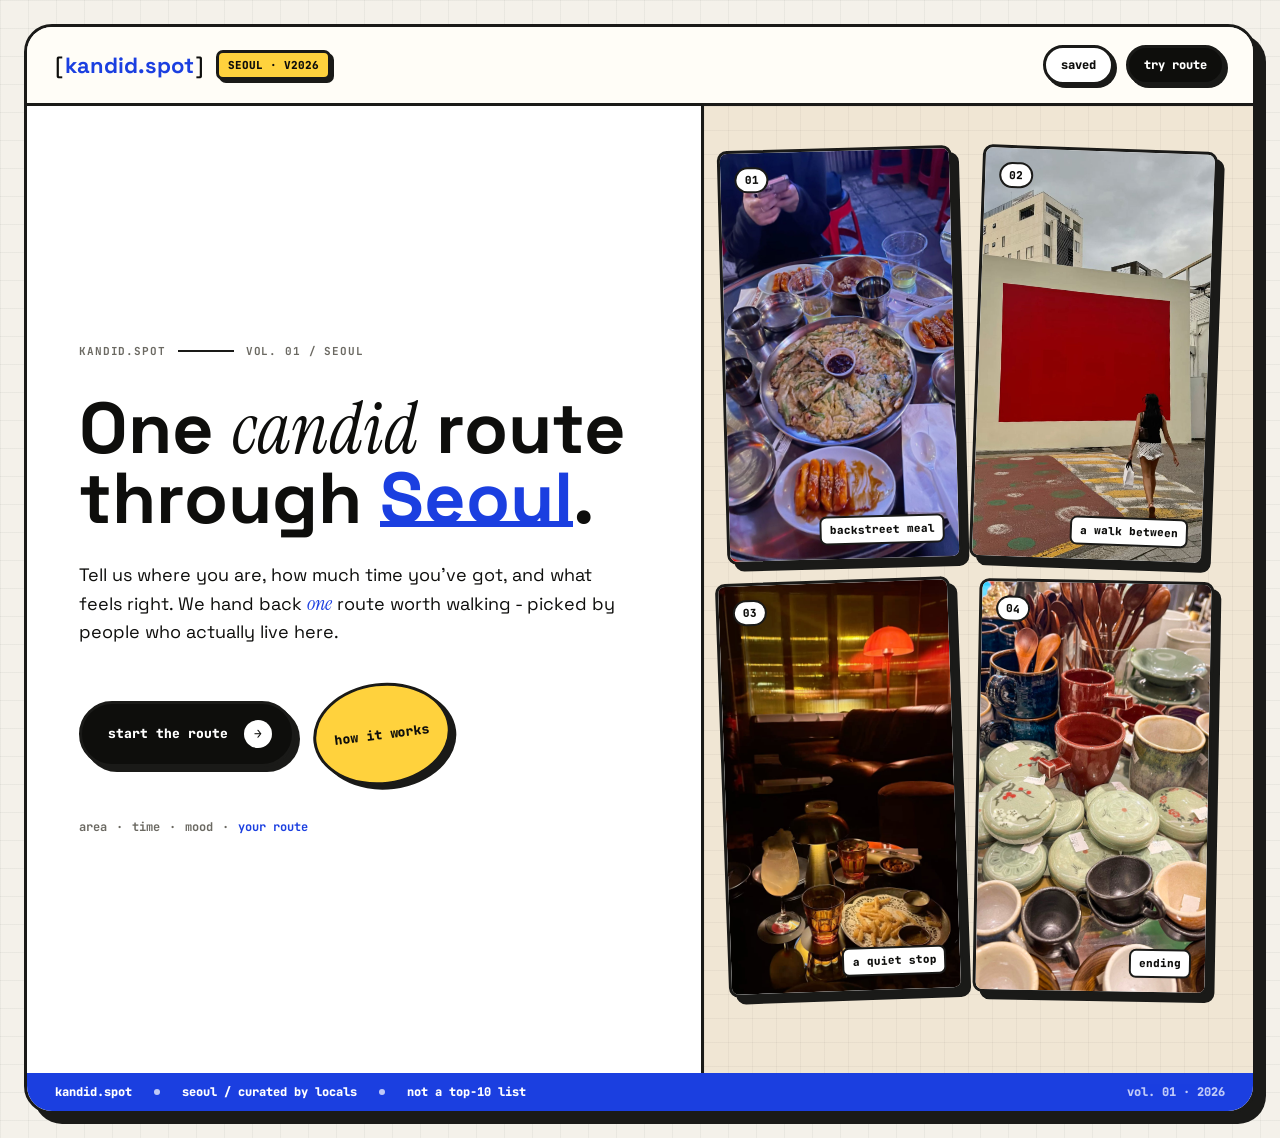
==== commit 7b386f85: "Desgin fixing" ====
--- a/index.html
+++ b/index.html
@@ -668,10 +668,6 @@
             <span class="ks-tile-cap">ending</span>
           </figure>
 
-          <span class="ks-hero-anno">
-            <span class="ks-hero-anno-line"></span>
-            chosen by a local · 18 min walk
-          </span>
         </div>
       </div>
 
